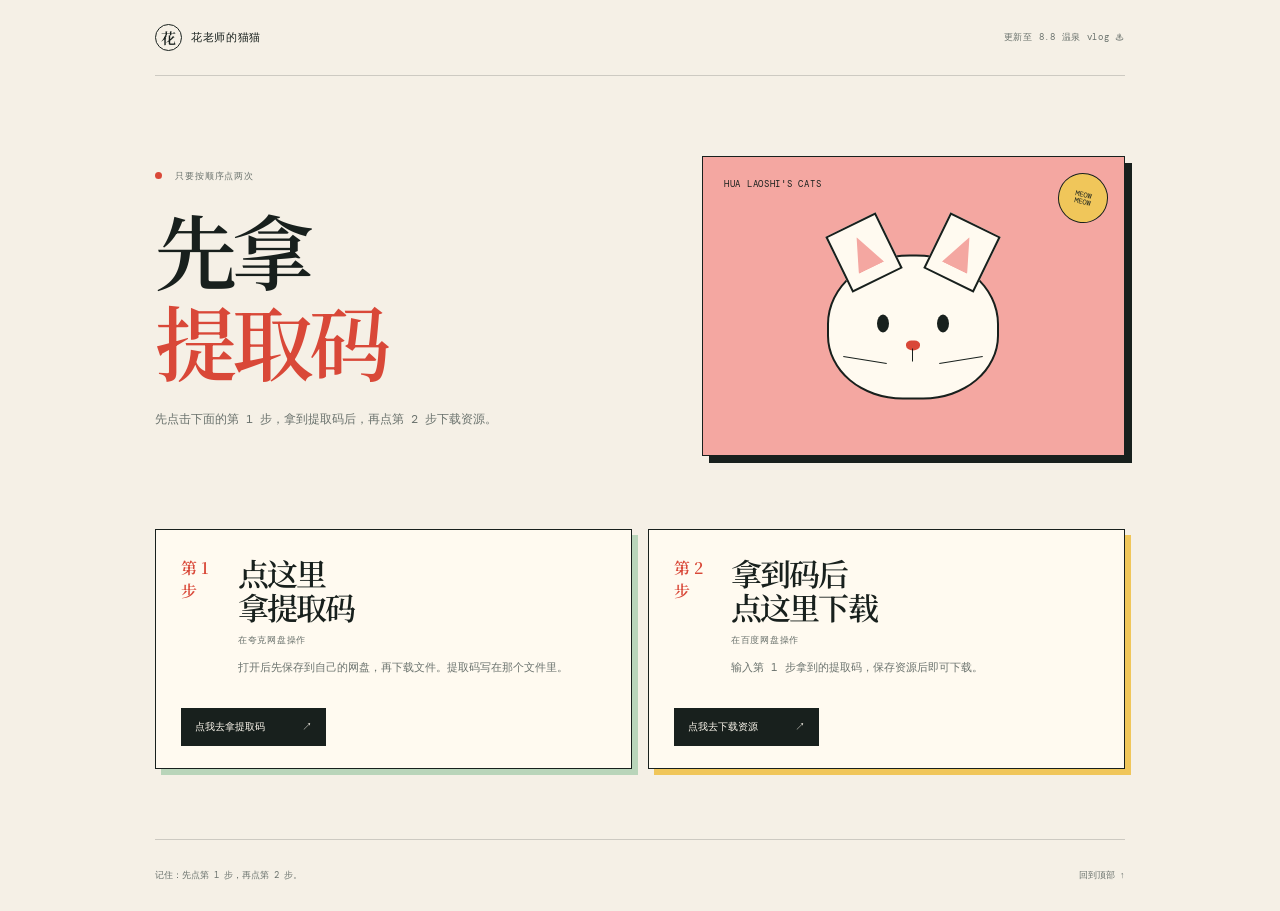
==== index.html @ 0acb1170 "Make the download steps impossible to miss" ====
<!doctype html>
<html lang="zh-CN">
  <head>
    <meta charset="UTF-8" />
    <meta name="viewport" content="width=device-width, initial-scale=1.0" />
    <meta name="description" content="花老师的猫猫历年合集获取指引。" />
    <meta name="theme-color" content="#f5f0e6" />
    <title>花老师的猫猫 · 历年合集</title>
    <link rel="stylesheet" href="styles.css" />
  </head>
  <body>
    <main class="page-shell">
      <header class="site-header">
        <a class="brand" href="#top" aria-label="回到首页"><span>花</span> 花老师的猫猫</a>
        <p>更新至 8.8 温泉 vlog ♨</p>
      </header>

      <section class="content" id="top">
        <div class="intro">
          <p class="eyebrow"><i></i> 只要按顺序点两次</p>
          <h1>先拿<br /><em>提取码</em></h1>
          <p class="summary">先点击下面的第 1 步，拿到提取码后，再点第 2 步下载资源。</p>
        </div>

        <div class="cat-card" aria-label="可爱的猫猫插画" role="img">
          <p>HUA LAOSHI'S CATS</p>
          <div class="cat-face"><i class="ear left"></i><i class="ear right"></i><i class="eye left"></i><i class="eye right"></i><i class="nose"></i><i class="whisker left"></i><i class="whisker right"></i></div>
          <span>MEOW<br />MEOW</span>
        </div>

        <ol class="steps" aria-label="获取步骤">
          <li>
            <span class="step-number">第 1 步</span>
            <div><h2>点这里<br />拿提取码</h2><p class="step-label">在夸克网盘操作</p><p>打开后先保存到自己的网盘，再下载文件。提取码写在那个文件里。</p></div>
            <a href="https://pan.quark.cn/s/ddc0c90f17f1" target="_blank" rel="noreferrer">点我去拿提取码 <b>↗</b></a>
          </li>
          <li>
            <span class="step-number">第 2 步</span>
            <div><h2>拿到码后<br />点这里下载</h2><p class="step-label">在百度网盘操作</p><p>输入第 1 步拿到的提取码，保存资源后即可下载。</p></div>
            <a href="https://pan.baidu.com/s/1OC83iKLC8QBTTOy2Xckm0g" target="_blank" rel="noreferrer">点我去下载资源 <b>↗</b></a>
          </li>
        </ol>
      </section>

      <footer><span>记住：先点第 1 步，再点第 2 步。</span><a href="#top">回到顶部 ↑</a></footer>
    </main>
  </body>
</html>
---- styles.css ----
@import url('https://fonts.googleapis.com/css2?family=DM+Mono:wght@400;500&family=Noto+Serif+SC:wght@500;600;700&display=swap');

:root { --ink: #18201d; --paper: #f5f0e6; --cream: #fffaf0; --red: #d94838; --pink: #f4a7a1; --yellow: #f0c65a; --mint: #b9d5ba; --muted: #6a726d; --line: rgba(24, 32, 29, .18); --mono: 'DM Mono', Consolas, monospace; --serif: 'Noto Serif SC', 'Songti SC', serif; }
* { box-sizing: border-box; } html { scroll-behavior: smooth; } body { margin: 0; background: var(--paper); color: var(--ink); font: 13px/1.65 var(--mono); } a { color: inherit; text-decoration: none; }.page-shell { width: min(970px, calc(100% - 42px)); margin: auto; }.site-header { min-height: 76px; display: flex; justify-content: space-between; align-items: center; border-bottom: 1px solid var(--line); }.brand { font-size: 11px; letter-spacing: .06em; display: inline-flex; align-items: center; gap: 9px; }.brand span { width: 27px; height: 27px; display: grid; place-items: center; border: 1px solid var(--ink); border-radius: 50%; font: 600 15px var(--serif); }.site-header p { margin: 0; color: var(--muted); font-size: 9px; letter-spacing: .08em; }
.content { display: grid; grid-template-columns: 1.06fr .94fr; column-gap: 70px; padding: 80px 0 70px; }.intro { align-self: center; }.eyebrow { margin: 0 0 20px; color: var(--muted); font-size: 9px; letter-spacing: .1em; }.eyebrow i { display: inline-block; width: 7px; height: 7px; margin-right: 7px; border-radius: 50%; background: var(--red); } h1, h2, p { margin-top: 0; } h1, h2 { font-family: var(--serif); font-weight: 600; letter-spacing: -.06em; line-height: 1.1; } h1 { margin-bottom: 23px; font-size: clamp(50px, 7vw, 82px); } h1 em { color: var(--red); font-style: normal; }.summary { max-width: 360px; color: var(--muted); font-size: 12px; line-height: 1.9; }
.cat-card { position: relative; height: 300px; overflow: hidden; background: var(--pink); border: 1px solid var(--ink); box-shadow: 7px 7px 0 var(--ink); }.cat-card > p { position: absolute; top: 20px; left: 21px; margin: 0; font-size: 9px; letter-spacing: .08em; }.cat-card > span { position: absolute; top: 16px; right: 16px; width: 50px; height: 50px; display: grid; place-items: center; border-radius: 50%; border: 1px solid var(--ink); background: var(--yellow); font-size: 7px; line-height: 1.05; text-align: center; transform: rotate(12deg); }.cat-face { position: absolute; left: 50%; top: 57%; width: 172px; height: 145px; transform: translate(-50%, -50%); background: var(--cream); border: 2px solid var(--ink); border-radius: 48% 48% 44% 44%; }.ear { position: absolute; top: -35px; width: 56px; height: 62px; z-index: -1; background: var(--cream); border: 2px solid var(--ink); }.ear.left { left: 7px; transform: rotate(-26deg); }.ear.right { right: 7px; transform: rotate(26deg); }.ear::after { content: ''; position: absolute; inset: 12px; background: var(--pink); clip-path: polygon(50% 0, 100% 100%, 0 100%); }.eye { position: absolute; top: 58px; width: 12px; height: 18px; border-radius: 50%; background: var(--ink); }.eye.left { left: 48px; }.eye.right { right: 48px; }.nose { position: absolute; top: 84px; left: calc(50% - 7px); width: 14px; height: 10px; border-radius: 50% 50% 65% 65%; background: var(--red); }.nose::after { content: ''; position: absolute; top: 8px; left: 6px; width: 1px; height: 13px; background: var(--ink); }.whisker { position: absolute; top: 103px; width: 44px; height: 1px; background: var(--ink); }.whisker.left { left: 14px; transform: rotate(9deg); }.whisker.right { right: 14px; transform: rotate(-9deg); }
.steps { grid-column: 1 / -1; margin: 73px 0 0; padding: 0; list-style: none; display: grid; grid-template-columns: 1fr 1fr; gap: 16px; }.steps li { position: relative; min-height: 240px; display: grid; grid-template-columns: 44px 1fr; gap: 13px; padding: 26px 25px 73px; background: var(--cream); border: 1px solid var(--ink); }.steps li:first-child { box-shadow: 6px 6px 0 var(--mint); }.steps li:last-child { box-shadow: 6px 6px 0 var(--yellow); }.step-number { color: var(--red); font: 600 16px var(--serif); }.step-label { margin-bottom: 10px; color: var(--muted); font-size: 9px; letter-spacing: .08em; }.steps h2 { margin-bottom: 9px; font-size: 31px; }.steps p:not(.step-label) { margin-bottom: 0; color: var(--muted); font-size: 11px; line-height: 1.75; }.steps a { position: absolute; left: 25px; bottom: 22px; padding: 11px 14px; min-width: 145px; display: flex; justify-content: space-between; gap: 27px; color: var(--cream); background: var(--ink); font-size: 10px; transition: transform .2s ease, background .2s ease; }.steps a:hover { background: var(--red); transform: translateY(-2px); }.steps b { font-weight: 400; } footer { min-height: 72px; display: flex; align-items: center; justify-content: space-between; color: var(--muted); border-top: 1px solid var(--line); font-size: 9px; }.site-header + .content { min-height: calc(100vh - 148px); }
@media (max-width: 700px) { .page-shell { width: min(100% - 32px, 560px); }.site-header { min-height: 68px; }.site-header p { display: none; }.content { display: block; padding: 60px 0 62px; }.cat-card { margin-top: 52px; height: min(300px, 82vw); }.steps { grid-template-columns: 1fr; margin-top: 57px; }.steps li { min-height: 219px; } footer { min-height: 92px; flex-direction: column; align-items: flex-start; justify-content: center; gap: 7px; } }
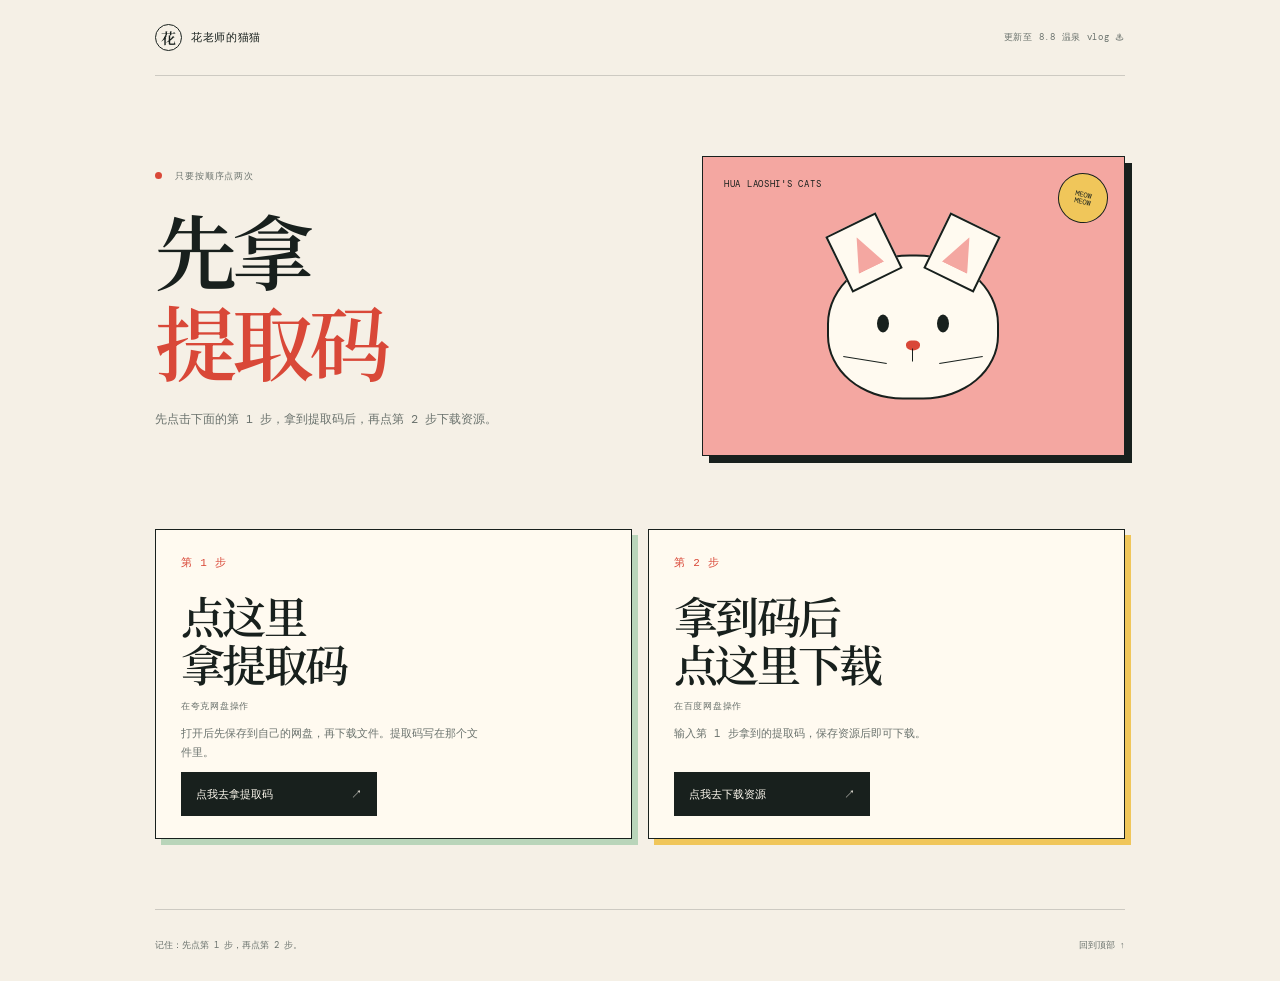
==== commit 9e6173c8: "Update Quark link" ====
--- a/index.html
+++ b/index.html
@@ -32,7 +32,7 @@
           <li>
             <span class="step-number">第 1 步</span>
             <div><h2>点这里<br />拿提取码</h2><p class="step-label">在夸克网盘操作</p><p>打开后先保存到自己的网盘，再下载文件。提取码写在那个文件里。</p></div>
-            <a href="https://pan.quark.cn/s/ddc0c90f17f1" target="_blank" rel="noreferrer">点我去拿提取码 <b>↗</b></a>
+            <a href="https://pan.quark.cn/s/dca1f9bc5dbc" target="_blank" rel="noreferrer">点我去拿提取码 <b>↗</b></a>
           </li>
           <li>
             <span class="step-number">第 2 步</span>
--- a/styles.css
+++ b/styles.css
@@ -4,5 +4,5 @@
 * { box-sizing: border-box; } html { scroll-behavior: smooth; } body { margin: 0; background: var(--paper); color: var(--ink); font: 13px/1.65 var(--mono); } a { color: inherit; text-decoration: none; }.page-shell { width: min(970px, calc(100% - 42px)); margin: auto; }.site-header { min-height: 76px; display: flex; justify-content: space-between; align-items: center; border-bottom: 1px solid var(--line); }.brand { font-size: 11px; letter-spacing: .06em; display: inline-flex; align-items: center; gap: 9px; }.brand span { width: 27px; height: 27px; display: grid; place-items: center; border: 1px solid var(--ink); border-radius: 50%; font: 600 15px var(--serif); }.site-header p { margin: 0; color: var(--muted); font-size: 9px; letter-spacing: .08em; }
 .content { display: grid; grid-template-columns: 1.06fr .94fr; column-gap: 70px; padding: 80px 0 70px; }.intro { align-self: center; }.eyebrow { margin: 0 0 20px; color: var(--muted); font-size: 9px; letter-spacing: .1em; }.eyebrow i { display: inline-block; width: 7px; height: 7px; margin-right: 7px; border-radius: 50%; background: var(--red); } h1, h2, p { margin-top: 0; } h1, h2 { font-family: var(--serif); font-weight: 600; letter-spacing: -.06em; line-height: 1.1; } h1 { margin-bottom: 23px; font-size: clamp(50px, 7vw, 82px); } h1 em { color: var(--red); font-style: normal; }.summary { max-width: 360px; color: var(--muted); font-size: 12px; line-height: 1.9; }
 .cat-card { position: relative; height: 300px; overflow: hidden; background: var(--pink); border: 1px solid var(--ink); box-shadow: 7px 7px 0 var(--ink); }.cat-card > p { position: absolute; top: 20px; left: 21px; margin: 0; font-size: 9px; letter-spacing: .08em; }.cat-card > span { position: absolute; top: 16px; right: 16px; width: 50px; height: 50px; display: grid; place-items: center; border-radius: 50%; border: 1px solid var(--ink); background: var(--yellow); font-size: 7px; line-height: 1.05; text-align: center; transform: rotate(12deg); }.cat-face { position: absolute; left: 50%; top: 57%; width: 172px; height: 145px; transform: translate(-50%, -50%); background: var(--cream); border: 2px solid var(--ink); border-radius: 48% 48% 44% 44%; }.ear { position: absolute; top: -35px; width: 56px; height: 62px; z-index: -1; background: var(--cream); border: 2px solid var(--ink); }.ear.left { left: 7px; transform: rotate(-26deg); }.ear.right { right: 7px; transform: rotate(26deg); }.ear::after { content: ''; position: absolute; inset: 12px; background: var(--pink); clip-path: polygon(50% 0, 100% 100%, 0 100%); }.eye { position: absolute; top: 58px; width: 12px; height: 18px; border-radius: 50%; background: var(--ink); }.eye.left { left: 48px; }.eye.right { right: 48px; }.nose { position: absolute; top: 84px; left: calc(50% - 7px); width: 14px; height: 10px; border-radius: 50% 50% 65% 65%; background: var(--red); }.nose::after { content: ''; position: absolute; top: 8px; left: 6px; width: 1px; height: 13px; background: var(--ink); }.whisker { position: absolute; top: 103px; width: 44px; height: 1px; background: var(--ink); }.whisker.left { left: 14px; transform: rotate(9deg); }.whisker.right { right: 14px; transform: rotate(-9deg); }
-.steps { grid-column: 1 / -1; margin: 73px 0 0; padding: 0; list-style: none; display: grid; grid-template-columns: 1fr 1fr; gap: 16px; }.steps li { position: relative; min-height: 240px; display: grid; grid-template-columns: 44px 1fr; gap: 13px; padding: 26px 25px 73px; background: var(--cream); border: 1px solid var(--ink); }.steps li:first-child { box-shadow: 6px 6px 0 var(--mint); }.steps li:last-child { box-shadow: 6px 6px 0 var(--yellow); }.step-number { color: var(--red); font: 600 16px var(--serif); }.step-label { margin-bottom: 10px; color: var(--muted); font-size: 9px; letter-spacing: .08em; }.steps h2 { margin-bottom: 9px; font-size: 31px; }.steps p:not(.step-label) { margin-bottom: 0; color: var(--muted); font-size: 11px; line-height: 1.75; }.steps a { position: absolute; left: 25px; bottom: 22px; padding: 11px 14px; min-width: 145px; display: flex; justify-content: space-between; gap: 27px; color: var(--cream); background: var(--ink); font-size: 10px; transition: transform .2s ease, background .2s ease; }.steps a:hover { background: var(--red); transform: translateY(-2px); }.steps b { font-weight: 400; } footer { min-height: 72px; display: flex; align-items: center; justify-content: space-between; color: var(--muted); border-top: 1px solid var(--line); font-size: 9px; }.site-header + .content { min-height: calc(100vh - 148px); }
-@media (max-width: 700px) { .page-shell { width: min(100% - 32px, 560px); }.site-header { min-height: 68px; }.site-header p { display: none; }.content { display: block; padding: 60px 0 62px; }.cat-card { margin-top: 52px; height: min(300px, 82vw); }.steps { grid-template-columns: 1fr; margin-top: 57px; }.steps li { min-height: 219px; } footer { min-height: 92px; flex-direction: column; align-items: flex-start; justify-content: center; gap: 7px; } }
+.steps { grid-column: 1 / -1; margin: 73px 0 0; padding: 0; list-style: none; display: grid; grid-template-columns: 1fr 1fr; gap: 16px; }.steps li { position: relative; min-height: 310px; padding: 25px 25px 75px; background: var(--cream); border: 1px solid var(--ink); }.steps li:first-child { box-shadow: 6px 6px 0 var(--mint); }.steps li:last-child { box-shadow: 6px 6px 0 var(--yellow); }.step-number { display: block; margin-bottom: 21px; color: var(--red); font: 500 11px var(--mono); letter-spacing: .08em; }.step-label { margin: 11px 0 10px; color: var(--muted); font-size: 9px; letter-spacing: .08em; }.steps h2 { margin: 0; font-size: clamp(34px, 3.5vw, 44px); }.steps p:not(.step-label) { max-width: 300px; margin-bottom: 0; color: var(--muted); font-size: 11px; line-height: 1.75; }.steps a { position: absolute; left: 25px; bottom: 22px; padding: 13px 15px; min-width: 196px; display: flex; justify-content: space-between; gap: 27px; color: var(--cream); background: var(--ink); font-size: 11px; transition: transform .2s ease, background .2s ease; }.steps a:hover { background: var(--red); transform: translateY(-2px); }.steps b { font-weight: 400; } footer { min-height: 72px; display: flex; align-items: center; justify-content: space-between; color: var(--muted); border-top: 1px solid var(--line); font-size: 9px; }.site-header + .content { min-height: calc(100vh - 148px); }
+@media (max-width: 700px) { .page-shell { width: min(100% - 32px, 560px); }.site-header { min-height: 68px; }.site-header p { display: none; }.content { display: block; padding: 60px 0 62px; }.cat-card { margin-top: 52px; height: min(300px, 82vw); }.steps { grid-template-columns: 1fr; margin-top: 57px; }.steps li { min-height: 270px; }.steps h2 { font-size: 37px; } footer { min-height: 92px; flex-direction: column; align-items: flex-start; justify-content: center; gap: 7px; } }
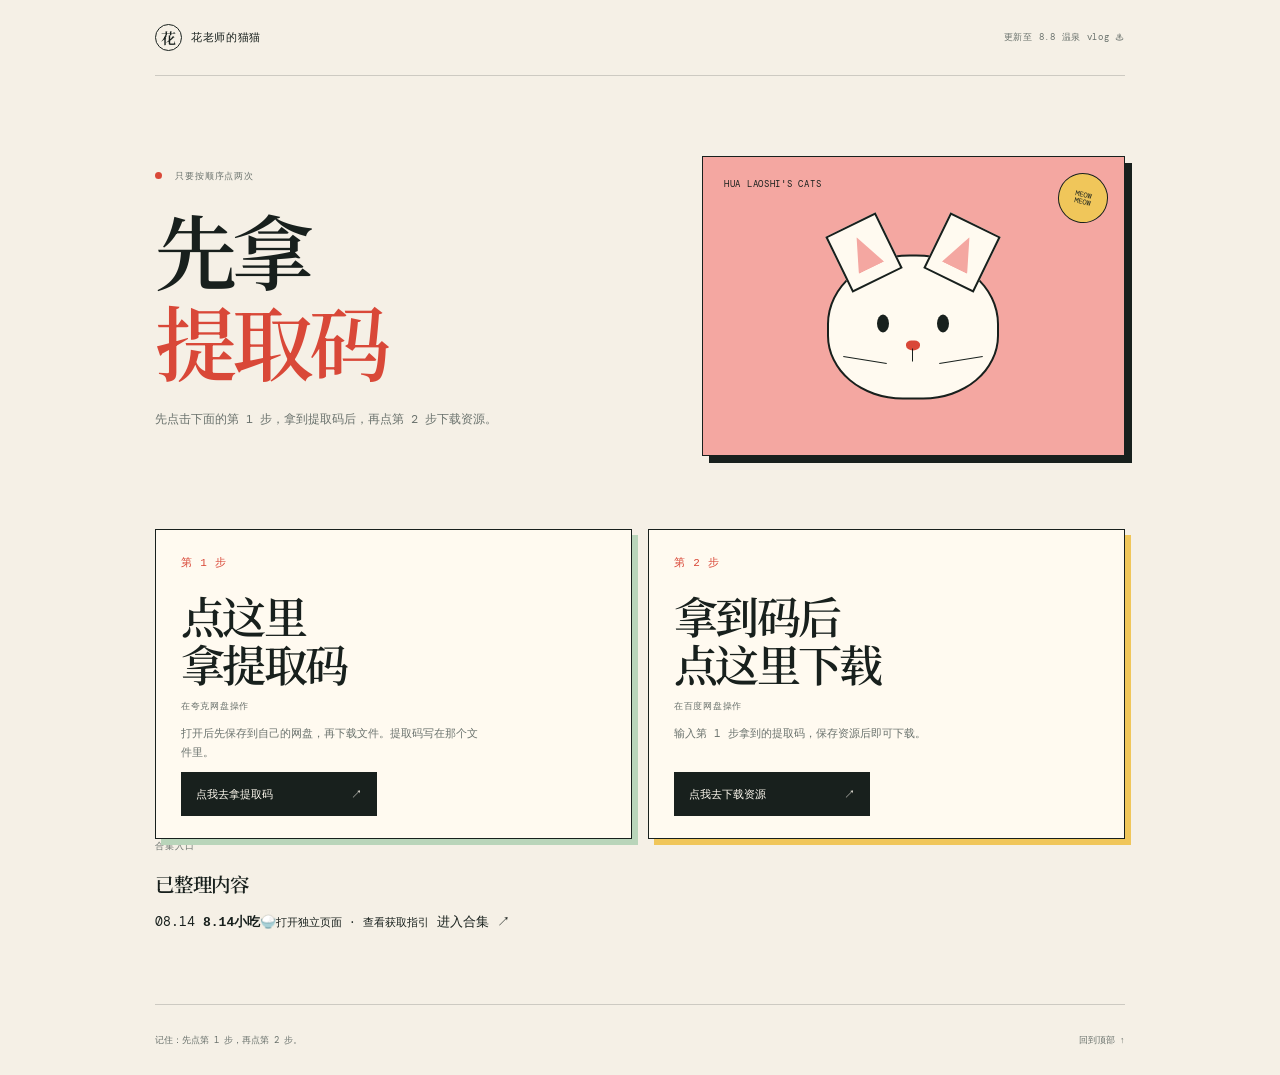
==== commit 54cffcda: "Add an archive entry to the homepage" ====
--- a/index.html
+++ b/index.html
@@ -40,6 +40,18 @@
             <a href="https://pan.baidu.com/s/1OC83iKLC8QBTTOy2Xckm0g" target="_blank" rel="noreferrer">点我去下载资源 <b>↗</b></a>
           </li>
         </ol>
+
+        <section class="archive-panel" aria-labelledby="archive-title">
+          <div class="archive-heading">
+            <p class="eyebrow">合集入口</p>
+            <h2 id="archive-title">已整理内容</h2>
+          </div>
+          <a class="archive-entry" href="8-14-snack/">
+            <span class="archive-date">08.14</span>
+            <span class="archive-info"><strong>8.14小吃🍚</strong><small>打开独立页面 · 查看获取指引</small></span>
+            <span class="archive-arrow">进入合集 ↗</span>
+          </a>
+        </section>
       </section>
 
       <footer><span>记住：先点第 1 步，再点第 2 步。</span><a href="#top">回到顶部 ↑</a></footer>
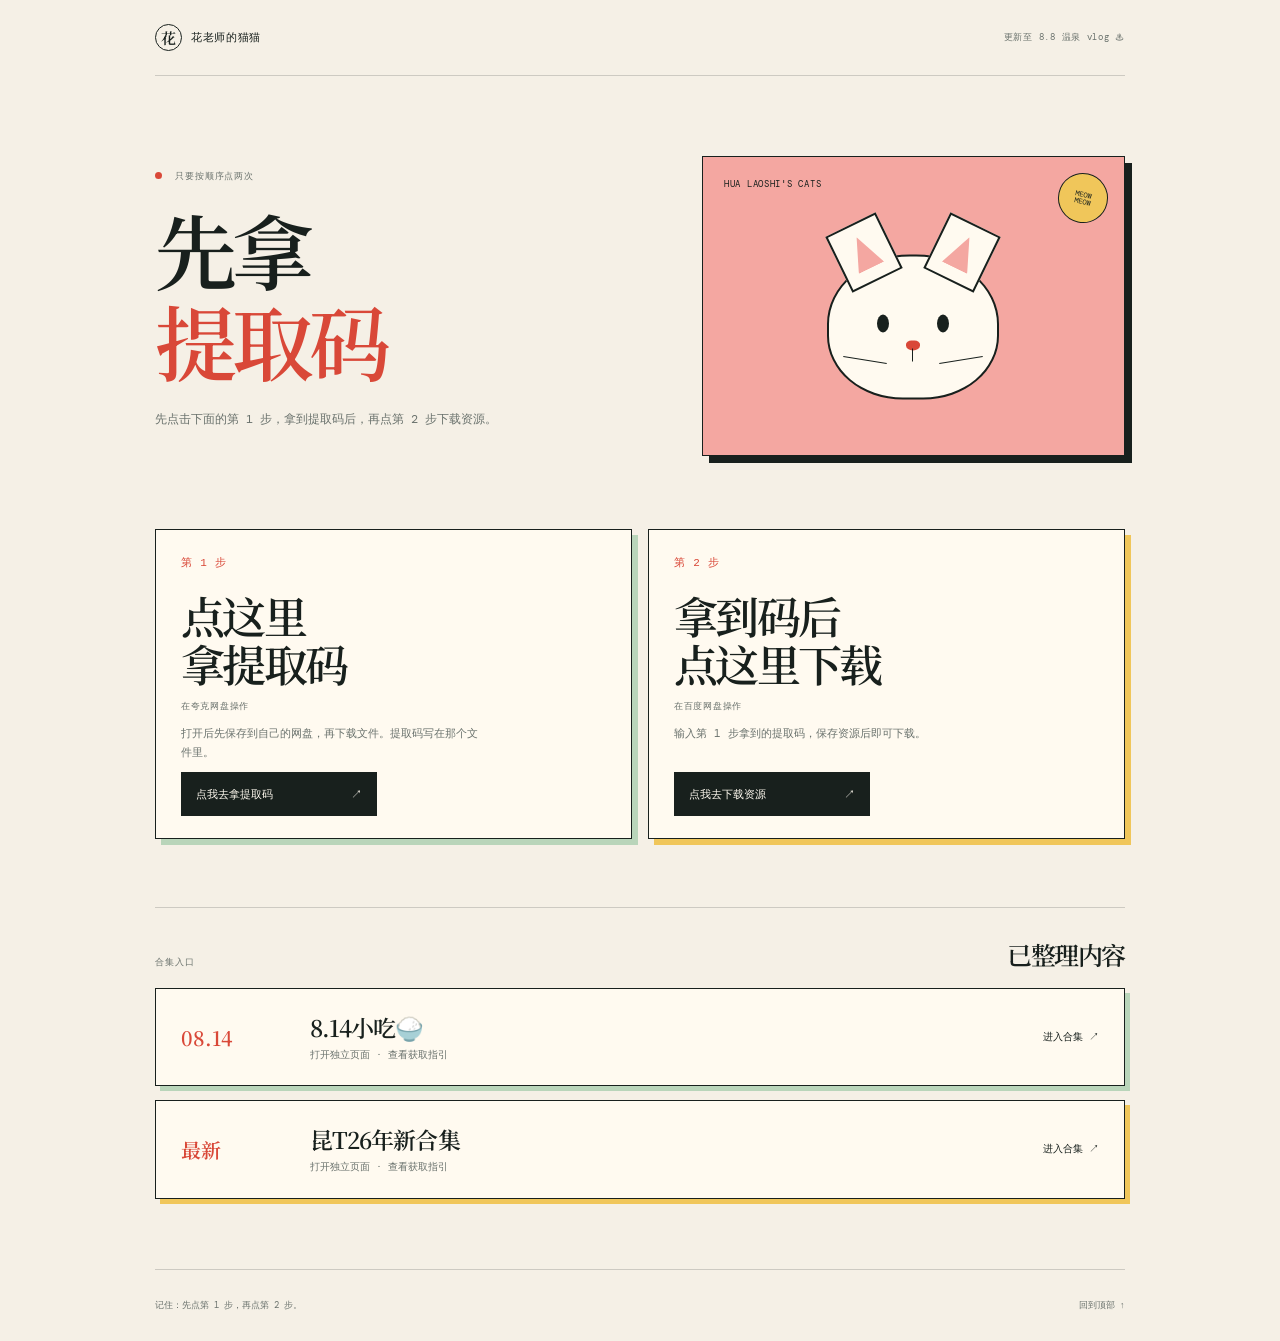
==== commit cfd64d4b: "Make the latest collection reachable from the archive index Add a focused two-step guide so visitors" ====
--- a/index.html
+++ b/index.html
@@ -51,6 +51,11 @@
             <span class="archive-info"><strong>8.14小吃🍚</strong><small>打开独立页面 · 查看获取指引</small></span>
             <span class="archive-arrow">进入合集 ↗</span>
           </a>
+          <a class="archive-entry" href="kun-t26-new/">
+            <span class="archive-date">最新</span>
+            <span class="archive-info"><strong>昆T26年新合集</strong><small>打开独立页面 · 查看获取指引</small></span>
+            <span class="archive-arrow">进入合集 ↗</span>
+          </a>
         </section>
       </section>
 
--- a/styles.css
+++ b/styles.css
@@ -5,4 +5,6 @@
 .content { display: grid; grid-template-columns: 1.06fr .94fr; column-gap: 70px; padding: 80px 0 70px; }.intro { align-self: center; }.eyebrow { margin: 0 0 20px; color: var(--muted); font-size: 9px; letter-spacing: .1em; }.eyebrow i { display: inline-block; width: 7px; height: 7px; margin-right: 7px; border-radius: 50%; background: var(--red); } h1, h2, p { margin-top: 0; } h1, h2 { font-family: var(--serif); font-weight: 600; letter-spacing: -.06em; line-height: 1.1; } h1 { margin-bottom: 23px; font-size: clamp(50px, 7vw, 82px); } h1 em { color: var(--red); font-style: normal; }.summary { max-width: 360px; color: var(--muted); font-size: 12px; line-height: 1.9; }
 .cat-card { position: relative; height: 300px; overflow: hidden; background: var(--pink); border: 1px solid var(--ink); box-shadow: 7px 7px 0 var(--ink); }.cat-card > p { position: absolute; top: 20px; left: 21px; margin: 0; font-size: 9px; letter-spacing: .08em; }.cat-card > span { position: absolute; top: 16px; right: 16px; width: 50px; height: 50px; display: grid; place-items: center; border-radius: 50%; border: 1px solid var(--ink); background: var(--yellow); font-size: 7px; line-height: 1.05; text-align: center; transform: rotate(12deg); }.cat-face { position: absolute; left: 50%; top: 57%; width: 172px; height: 145px; transform: translate(-50%, -50%); background: var(--cream); border: 2px solid var(--ink); border-radius: 48% 48% 44% 44%; }.ear { position: absolute; top: -35px; width: 56px; height: 62px; z-index: -1; background: var(--cream); border: 2px solid var(--ink); }.ear.left { left: 7px; transform: rotate(-26deg); }.ear.right { right: 7px; transform: rotate(26deg); }.ear::after { content: ''; position: absolute; inset: 12px; background: var(--pink); clip-path: polygon(50% 0, 100% 100%, 0 100%); }.eye { position: absolute; top: 58px; width: 12px; height: 18px; border-radius: 50%; background: var(--ink); }.eye.left { left: 48px; }.eye.right { right: 48px; }.nose { position: absolute; top: 84px; left: calc(50% - 7px); width: 14px; height: 10px; border-radius: 50% 50% 65% 65%; background: var(--red); }.nose::after { content: ''; position: absolute; top: 8px; left: 6px; width: 1px; height: 13px; background: var(--ink); }.whisker { position: absolute; top: 103px; width: 44px; height: 1px; background: var(--ink); }.whisker.left { left: 14px; transform: rotate(9deg); }.whisker.right { right: 14px; transform: rotate(-9deg); }
 .steps { grid-column: 1 / -1; margin: 73px 0 0; padding: 0; list-style: none; display: grid; grid-template-columns: 1fr 1fr; gap: 16px; }.steps li { position: relative; min-height: 310px; padding: 25px 25px 75px; background: var(--cream); border: 1px solid var(--ink); }.steps li:first-child { box-shadow: 6px 6px 0 var(--mint); }.steps li:last-child { box-shadow: 6px 6px 0 var(--yellow); }.step-number { display: block; margin-bottom: 21px; color: var(--red); font: 500 11px var(--mono); letter-spacing: .08em; }.step-label { margin: 11px 0 10px; color: var(--muted); font-size: 9px; letter-spacing: .08em; }.steps h2 { margin: 0; font-size: clamp(34px, 3.5vw, 44px); }.steps p:not(.step-label) { max-width: 300px; margin-bottom: 0; color: var(--muted); font-size: 11px; line-height: 1.75; }.steps a { position: absolute; left: 25px; bottom: 22px; padding: 13px 15px; min-width: 196px; display: flex; justify-content: space-between; gap: 27px; color: var(--cream); background: var(--ink); font-size: 11px; transition: transform .2s ease, background .2s ease; }.steps a:hover { background: var(--red); transform: translateY(-2px); }.steps b { font-weight: 400; } footer { min-height: 72px; display: flex; align-items: center; justify-content: space-between; color: var(--muted); border-top: 1px solid var(--line); font-size: 9px; }.site-header + .content { min-height: calc(100vh - 148px); }
-@media (max-width: 700px) { .page-shell { width: min(100% - 32px, 560px); }.site-header { min-height: 68px; }.site-header p { display: none; }.content { display: block; padding: 60px 0 62px; }.cat-card { margin-top: 52px; height: min(300px, 82vw); }.steps { grid-template-columns: 1fr; margin-top: 57px; }.steps li { min-height: 270px; }.steps h2 { font-size: 37px; } footer { min-height: 92px; flex-direction: column; align-items: flex-start; justify-content: center; gap: 7px; } }
+.archive-panel { grid-column: 1 / -1; margin-top: 68px; padding-top: 33px; border-top: 1px solid var(--line); }.archive-heading { display: flex; align-items: baseline; justify-content: space-between; margin-bottom: 18px; }.archive-heading .eyebrow { margin: 0; }.archive-heading h2 { margin: 0; font-size: 25px; }.archive-entry { display: grid; grid-template-columns: 105px 1fr auto; align-items: center; gap: 24px; padding: 22px 25px; background: var(--cream); border: 1px solid var(--ink); box-shadow: 5px 5px 0 var(--mint); transition: transform .2s ease, background .2s ease; }.archive-entry:hover { transform: translateY(-3px); background: #fffdf7; }.archive-date { color: var(--red); font: 600 20px var(--serif); }.archive-info { display: flex; flex-direction: column; gap: 3px; }.archive-info strong { font: 600 23px var(--serif); letter-spacing: -.04em; }.archive-info small { color: var(--muted); font-size: 10px; }.archive-arrow { font-size: 10px; white-space: nowrap; }
+.archive-entry + .archive-entry { margin-top: 14px; box-shadow: 5px 5px 0 var(--yellow); }
+@media (max-width: 700px) { .page-shell { width: min(100% - 32px, 560px); }.site-header { min-height: 68px; }.site-header p { display: none; }.content { display: block; padding: 60px 0 62px; }.cat-card { margin-top: 52px; height: min(300px, 82vw); }.steps { grid-template-columns: 1fr; margin-top: 57px; }.steps li { min-height: 270px; }.steps h2 { font-size: 37px; }.archive-panel { margin-top: 54px; }.archive-heading { align-items: flex-start; flex-direction: column; gap: 6px; }.archive-heading h2 { font-size: 23px; }.archive-entry { grid-template-columns: 66px 1fr; gap: 14px; padding: 18px 16px; }.archive-info strong { font-size: 21px; }.archive-arrow { grid-column: 2; font-size: 10px; } footer { min-height: 92px; flex-direction: column; align-items: flex-start; justify-content: center; gap: 7px; } }
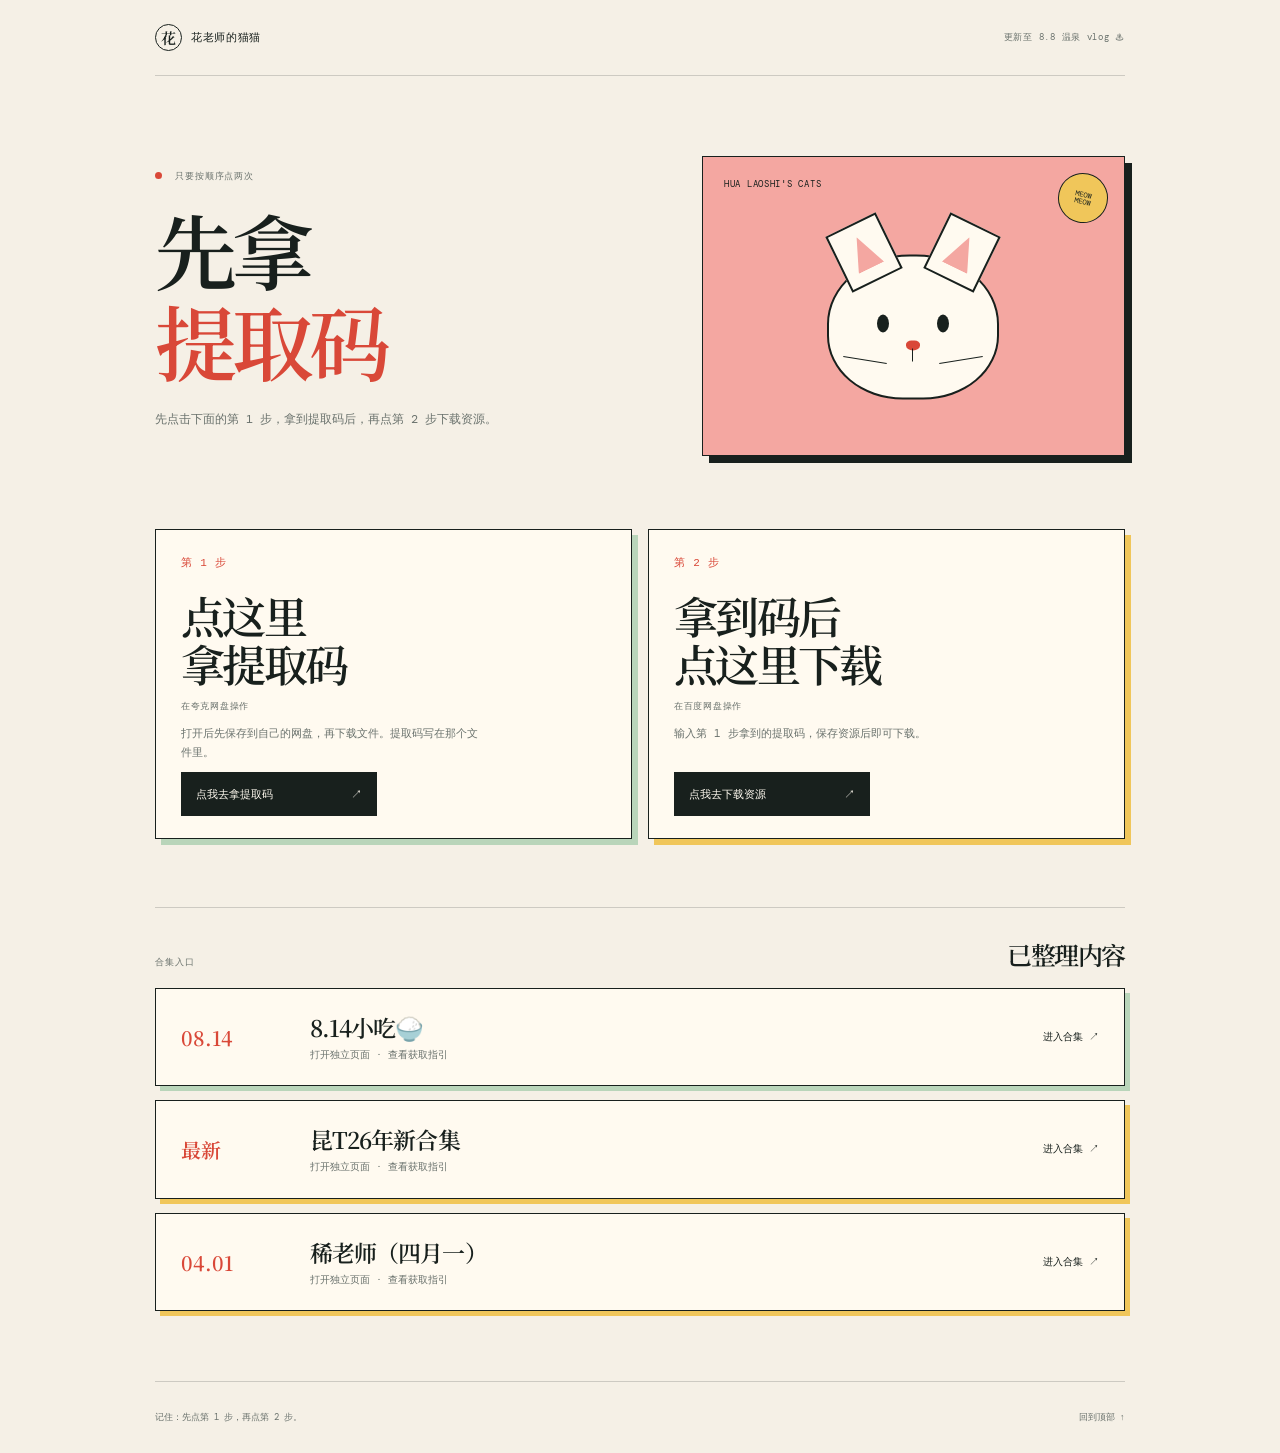
==== commit 49e8ebd2: "Make the April collection follow the proven download flow Keep the new collection separate so visito" ====
--- a/index.html
+++ b/index.html
@@ -56,6 +56,11 @@
             <span class="archive-info"><strong>昆T26年新合集</strong><small>打开独立页面 · 查看获取指引</small></span>
             <span class="archive-arrow">进入合集 ↗</span>
           </a>
+          <a class="archive-entry" href="xi-laoshi-april-one/">
+            <span class="archive-date">04.01</span>
+            <span class="archive-info"><strong>稀老师（四月一）</strong><small>打开独立页面 · 查看获取指引</small></span>
+            <span class="archive-arrow">进入合集 ↗</span>
+          </a>
         </section>
       </section>
 
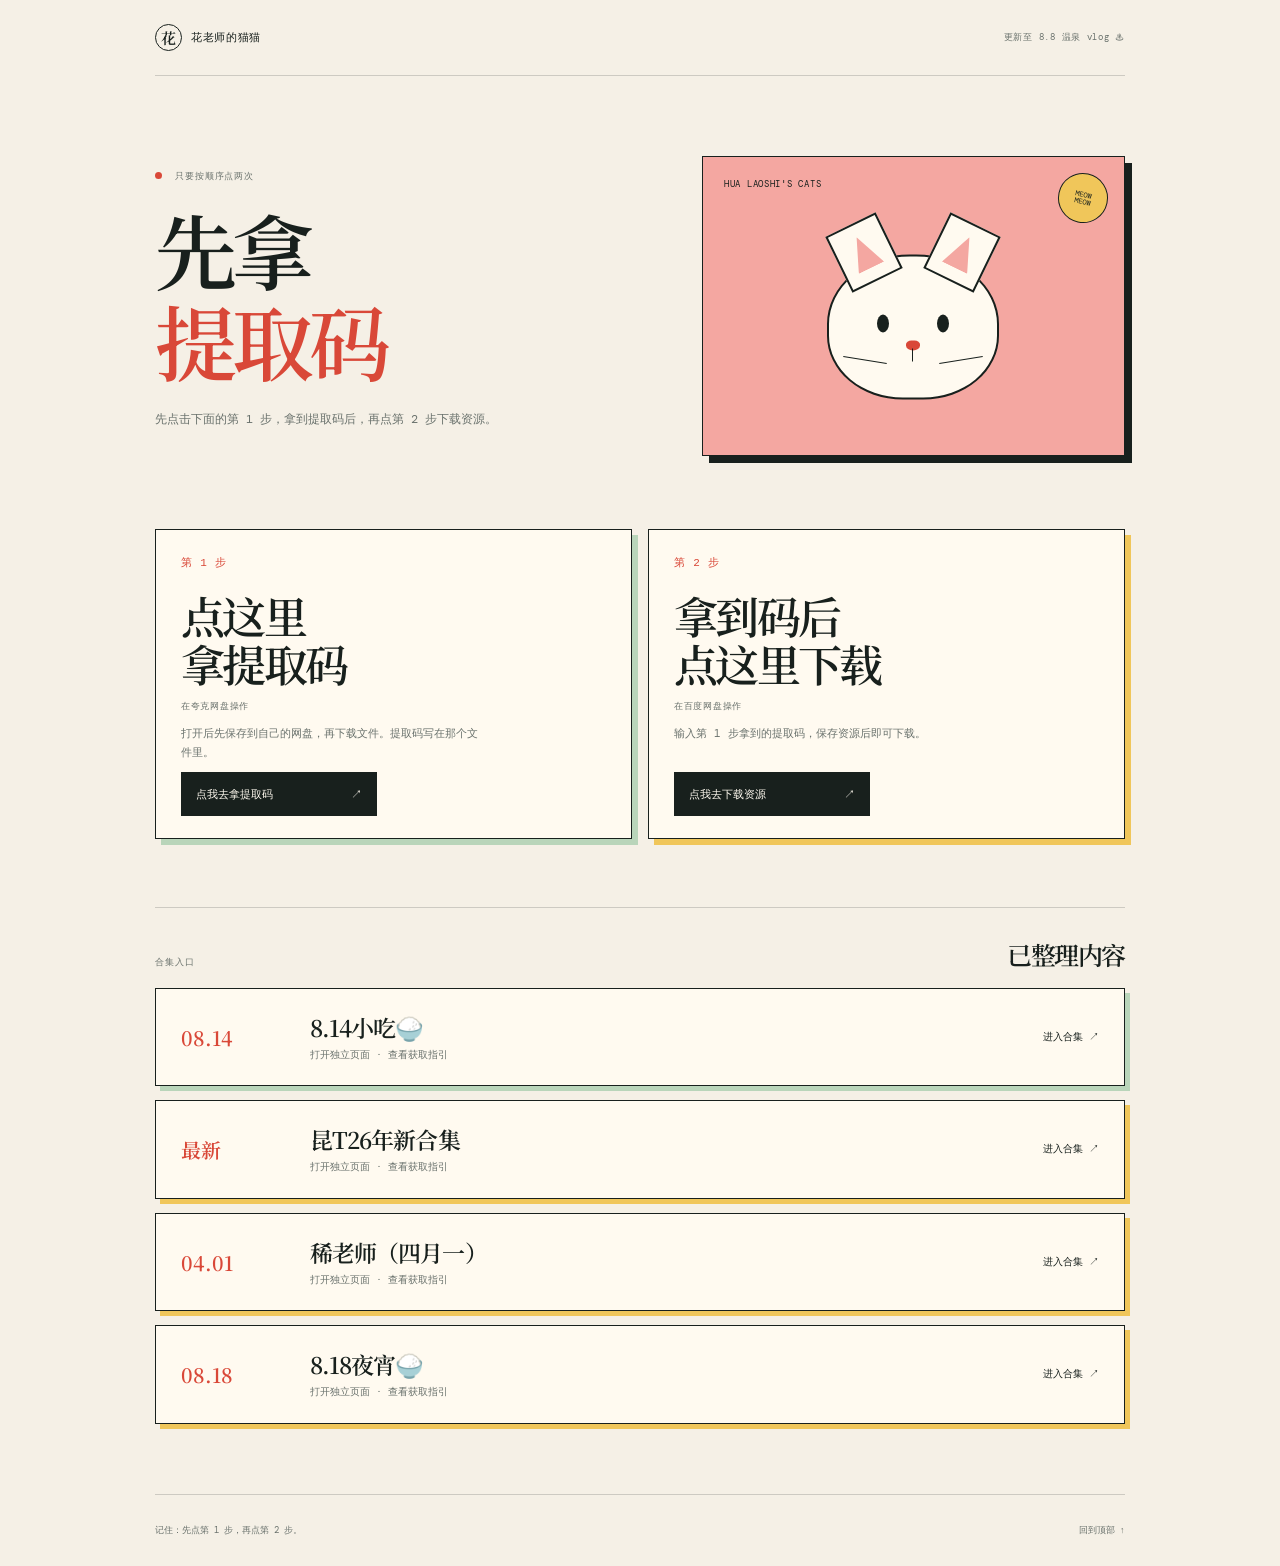
==== commit 2e633f5e: "Add the August 18 night snack collection Keep the new collection discoverable from the homepage whil" ====
--- a/index.html
+++ b/index.html
@@ -61,6 +61,11 @@
             <span class="archive-info"><strong>稀老师（四月一）</strong><small>打开独立页面 · 查看获取指引</small></span>
             <span class="archive-arrow">进入合集 ↗</span>
           </a>
+          <a class="archive-entry" href="8-18-night-snack/">
+            <span class="archive-date">08.18</span>
+            <span class="archive-info"><strong>8.18夜宵🍚</strong><small>打开独立页面 · 查看获取指引</small></span>
+            <span class="archive-arrow">进入合集 ↗</span>
+          </a>
         </section>
       </section>
 
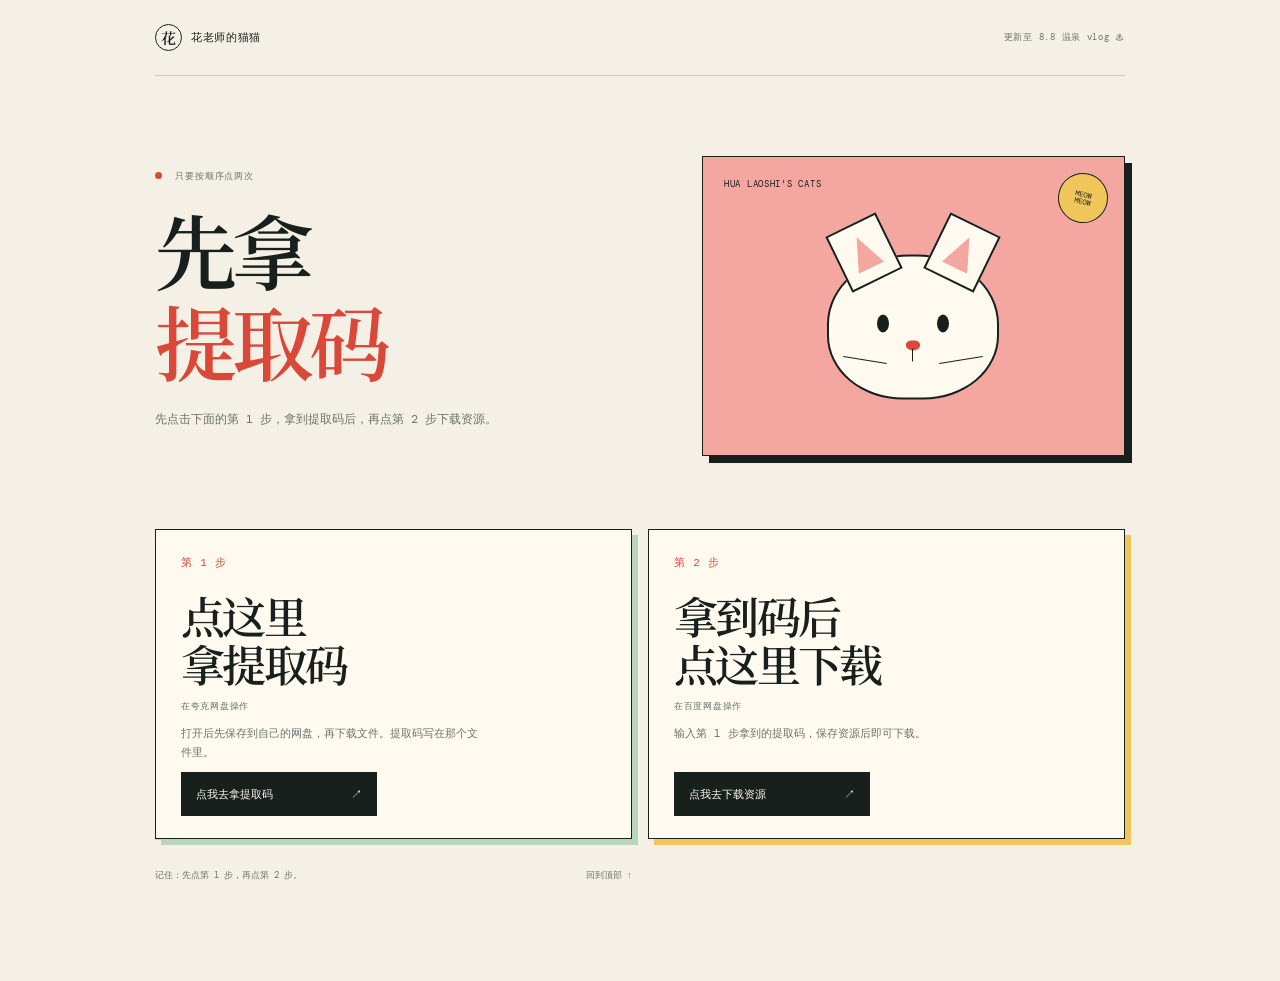
==== commit 70cc59fd: "Update links in index.html for extraction and download" ====
--- a/index.html
+++ b/index.html
@@ -32,42 +32,16 @@
           <li>
             <span class="step-number">第 1 步</span>
             <div><h2>点这里<br />拿提取码</h2><p class="step-label">在夸克网盘操作</p><p>打开后先保存到自己的网盘，再下载文件。提取码写在那个文件里。</p></div>
-            <a href="https://pan.quark.cn/s/dca1f9bc5dbc" target="_blank" rel="noreferrer">点我去拿提取码 <b>↗</b></a>
+            <a href="https://pan.quark.cn/s/ff4dc68b2848" target="_blank" rel="noreferrer">点我去拿提取码 <b>↗</b></a>
           </li>
           <li>
             <span class="step-number">第 2 步</span>
             <div><h2>拿到码后<br />点这里下载</h2><p class="step-label">在百度网盘操作</p><p>输入第 1 步拿到的提取码，保存资源后即可下载。</p></div>
-            <a href="https://pan.baidu.com/s/1OC83iKLC8QBTTOy2Xckm0g" target="_blank" rel="noreferrer">点我去下载资源 <b>↗</b></a>
+            <a href="https://pan.baidu.com/s/18JcF7WYa_XQJCOamHtRBWQ" target="_blank" rel="noreferrer">点我去下载资源 <b>↗</b></a>
           </li>
         </ol>
 
-        <section class="archive-panel" aria-labelledby="archive-title">
-          <div class="archive-heading">
-            <p class="eyebrow">合集入口</p>
-            <h2 id="archive-title">已整理内容</h2>
-          </div>
-          <a class="archive-entry" href="8-14-snack/">
-            <span class="archive-date">08.14</span>
-            <span class="archive-info"><strong>8.14小吃🍚</strong><small>打开独立页面 · 查看获取指引</small></span>
-            <span class="archive-arrow">进入合集 ↗</span>
-          </a>
-          <a class="archive-entry" href="kun-t26-new/">
-            <span class="archive-date">最新</span>
-            <span class="archive-info"><strong>昆T26年新合集</strong><small>打开独立页面 · 查看获取指引</small></span>
-            <span class="archive-arrow">进入合集 ↗</span>
-          </a>
-          <a class="archive-entry" href="xi-laoshi-april-one/">
-            <span class="archive-date">04.01</span>
-            <span class="archive-info"><strong>稀老师（四月一）</strong><small>打开独立页面 · 查看获取指引</small></span>
-            <span class="archive-arrow">进入合集 ↗</span>
-          </a>
-          <a class="archive-entry" href="8-18-night-snack/">
-            <span class="archive-date">08.18</span>
-            <span class="archive-info"><strong>8.18夜宵🍚</strong><small>打开独立页面 · 查看获取指引</small></span>
-            <span class="archive-arrow">进入合集 ↗</span>
-          </a>
-        </section>
-      </section>
+        
 
       <footer><span>记住：先点第 1 步，再点第 2 步。</span><a href="#top">回到顶部 ↑</a></footer>
     </main>
